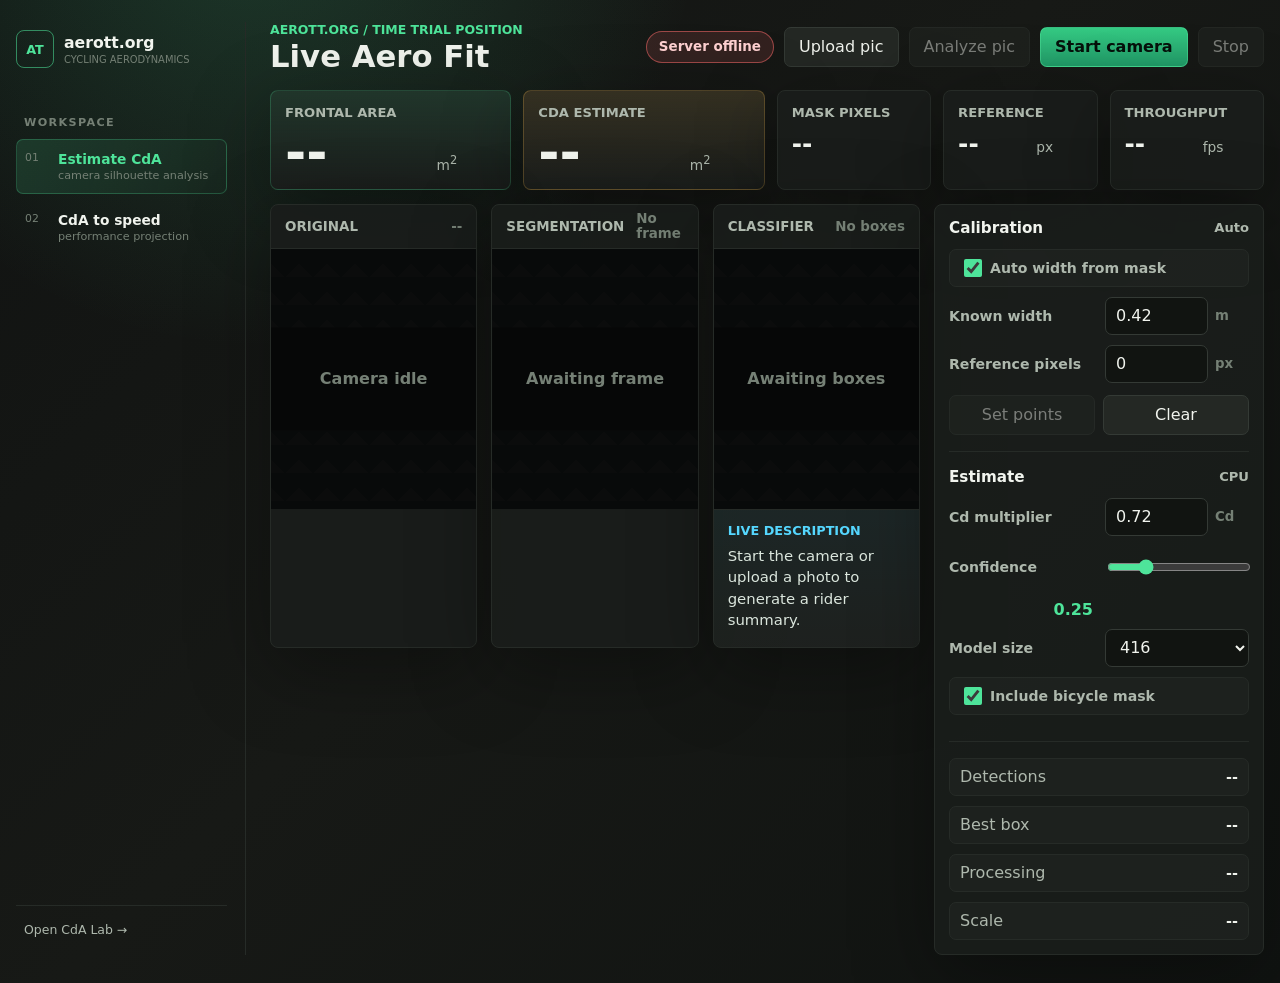
==== web/index.html @ 2f0dac81 "initial commit" ====
<!doctype html>
<html lang="en">
  <head>
    <meta charset="utf-8" />
    <meta name="viewport" content="width=device-width, initial-scale=1" />
    <title>AeroTT | Live Aero Fit</title>
    <link rel="stylesheet" href="/web/styles.css" />
  </head>
  <body>
    <main class="shell">
      <aside class="main-nav">
        <a class="main-brand" href="/">
          <span class="main-brand-mark">AT</span>
          <span><strong>aerott.org</strong><small>cycling aerodynamics</small></span>
        </a>
        <p class="nav-label">Workspace</p>
        <nav class="view-nav" aria-label="AeroTT tools">
          <button class="view-link active" data-view="estimateView" type="button"><span>01</span><b>Estimate CdA</b><small>camera silhouette analysis</small></button>
          <button class="view-link" data-view="speedView" type="button"><span>02</span><b>CdA to speed</b><small>performance projection</small></button>
        </nav>
        <a class="lab-link" href="/web/calculator.html">Open CdA Lab &rarr;</a>
      </aside>

      <div class="page-content">
      <header class="topbar">
        <div>
          <p class="eyebrow">aerott.org / time trial position</p>
          <h1>Live Aero Fit</h1>
        </div>
        <div class="actions">
          <span id="serverStatus" class="status-pill">Model loading</span>
          <input id="imageUpload" class="file-input" type="file" accept="image/*" hidden />
          <button id="uploadButton" type="button">Upload pic</button>
          <button id="analyzeImageButton" type="button" disabled>Analyze pic</button>
          <button id="startButton" type="button" class="primary">Start camera</button>
          <button id="stopButton" type="button" disabled>Stop</button>
        </div>
      </header>

      <section id="estimateView" class="view-panel active-view" aria-label="CdA estimate view">
      <section class="metrics-strip" aria-label="Live aero estimates">
        <article class="metric-card hero-metric">
          <span>Frontal area</span>
          <strong id="areaValue">--</strong>
          <small>m<sup>2</sup></small>
        </article>
        <article class="metric-card hero-metric accent">
          <span>CdA estimate</span>
          <strong id="cdaValue">--</strong>
          <small>m<sup>2</sup></small>
        </article>
        <article class="metric-card">
          <span>Mask pixels</span>
          <strong id="pixelValue">--</strong>
        </article>
        <article class="metric-card">
          <span>Reference</span>
          <strong id="referenceValue">--</strong>
          <small>px</small>
        </article>
        <article class="metric-card">
          <span>Throughput</span>
          <strong id="fpsValue">--</strong>
          <small>fps</small>
        </article>
      </section>

      <section class="workspace">
        <div class="comparison-grid">
          <article class="video-panel">
            <div class="panel-title">
              <span>Original</span>
              <span id="videoSize">--</span>
            </div>
            <div class="viewport">
              <video id="sourceVideo" playsinline muted></video>
              <canvas id="sourceCanvas"></canvas>
              <div id="cameraPlaceholder" class="placeholder">Camera idle</div>
            </div>
          </article>

          <article class="video-panel">
            <div class="panel-title">
              <span>Segmentation</span>
              <span id="detectionStatus">No frame</span>
            </div>
            <div class="viewport">
              <canvas id="segmentationCanvas"></canvas>
              <div id="segmentationPlaceholder" class="placeholder">Awaiting frame</div>
            </div>
          </article>

          <article class="video-panel classifier-panel">
            <div class="panel-title">
              <span>Classifier</span>
              <span id="classifierStatus">No boxes</span>
            </div>
            <div class="viewport">
              <canvas id="classifierCanvas"></canvas>
              <div id="classifierPlaceholder" class="placeholder">Awaiting boxes</div>
            </div>
            <div class="live-description">
              <span>Live description</span>
              <p id="liveDescription">Start the camera or upload a photo to generate a rider summary.</p>
            </div>
          </article>
        </div>

        <aside class="control-panel">
          <div class="control-group">
            <div class="group-header">
              <h2>Calibration</h2>
              <span id="calibrationState">Auto</span>
            </div>
            <label class="segmented">
              <input type="checkbox" id="autoCalibration" checked />
              <span>Auto width from mask</span>
            </label>
            <label>
              <span>Known width</span>
              <div class="number-field">
                <input id="referenceMeters" type="number" min="0.05" max="2.5" step="0.01" value="0.42" />
                <small>m</small>
              </div>
            </label>
            <label>
              <span>Reference pixels</span>
              <div class="number-field">
                <input id="referencePixels" type="number" min="0" max="5000" step="1" value="0" disabled />
                <small>px</small>
              </div>
            </label>
            <div class="button-row">
              <button id="calibrateButton" type="button">Set points</button>
              <button id="clearCalibrationButton" type="button">Clear</button>
            </div>
          </div>

          <div class="control-group">
            <div class="group-header">
              <h2>Estimate</h2>
              <span id="modelDevice">CPU</span>
            </div>
            <label>
              <span>Cd multiplier</span>
              <div class="number-field">
                <input id="dragCoefficient" type="number" min="0.2" max="1.5" step="0.01" value="0.72" />
                <small>Cd</small>
              </div>
            </label>
            <label>
              <span>Confidence</span>
              <input id="confidence" type="range" min="0.05" max="0.9" step="0.01" value="0.25" />
              <output id="confidenceValue">0.25</output>
            </label>
            <label>
              <span>Model size</span>
              <select id="imageSize">
                <option value="416" selected>416</option>
                <option value="512">512</option>
                <option value="640">640</option>
                <option value="768">768</option>
              </select>
            </label>
            <label class="segmented">
              <input type="checkbox" id="includeBicycle" checked />
              <span>Include bicycle mask</span>
            </label>
          </div>

          <div class="control-group compact">
            <div class="readout-row">
              <span>Detections</span>
              <strong id="detectionsValue">--</strong>
            </div>
            <div class="readout-row">
              <span>Best box</span>
              <strong id="bestBoxValue">--</strong>
            </div>
            <div class="readout-row">
              <span>Processing</span>
              <strong id="processingValue">--</strong>
            </div>
            <div class="readout-row">
              <span>Scale</span>
              <strong id="scaleValue">--</strong>
            </div>
          </div>
        </aside>
      </section>
      </section>

      <section id="speedView" class="view-panel speed-view" aria-label="CdA to speed view" hidden>
        <div class="speed-heading">
          <div><p class="eyebrow">Performance projection</p><h2>CdA to speed</h2><p>Use a measured or manual CdA to find the steady speed your power can support.</p></div>
          <span id="speedCdaSource" class="speed-source">Waiting for CdA</span>
        </div>
        <div class="speed-layout">
          <div class="speed-inputs">
            <label><span>CdA</span><div class="number-field"><input id="speedCda" type="number" min="0.05" max="1.5" step="0.0001" value="0.2729" /><small>m<sup>2</sup></small></div></label>
            <label><span>Rider power</span><div class="number-field"><input id="speedPower" type="number" min="1" max="3000" step="1" value="200" /><small>W</small></div></label>
            <label><span>Temperature</span><div class="number-field"><input id="speedTemperature" type="number" step="0.1" value="20" /><small>&deg;C</small></div></label>
            <label><span>Altitude</span><div class="number-field"><input id="speedAltitude" type="number" step="10" value="0" /><small>m</small></div></label>
            <label><span>Rolling resistance</span><div class="number-field"><input id="speedCrr" type="number" min="0" max="0.1" step="0.0001" value="0.00366" /><small>CRR</small></div></label>
            <label><span>Drivetrain efficiency</span><div class="number-field"><input id="speedEfficiency" type="number" min="50" max="100" step="0.1" value="96.5" /><small>%</small></div></label>
            <label><span>Rider + bike</span><div class="number-field"><input id="speedMass" type="number" min="20" max="250" step="0.1" value="80" /><small>kg</small></div></label>
          </div>
          <div class="speed-result">
            <span>Projected steady speed</span>
            <strong id="projectedSpeed">--</strong><small>km/h</small>
            <div class="speed-breakdown"><div><span>Aero power</span><b id="speedAeroPower">--</b><small>W</small></div><div><span>Rolling power</span><b id="speedRollingPower">--</b><small>W</small></div><div><span>Air density</span><b id="speedAirDensity">--</b><small>kg/m<sup>3</sup></small></div></div>
          </div>
        </div>
        <div class="formula-panel"><span>How it works</span><p>The calculator solves for the speed where wheel power equals aerodynamic drag power plus rolling resistance on a flat road in still air.</p><code>P<sub>wheel</sub> = 0.5 &times; &rho; &times; CdA &times; v<sup>3</sup> + CRR &times; m &times; g &times; v</code></div>
      </section>
      </div>
    </main>

    <script src="/web/app.js" type="module"></script>
  </body>
</html>
---- web/styles.css ----
:root {
  color-scheme: dark;
  --bg: #111312;
  --panel: #1a1d1b;
  --panel-strong: #202421;
  --line: #343a35;
  --line-soft: #262b27;
  --text: #f1f4ee;
  --muted: #aeb8ad;
  --faint: #758075;
  --green: #4ee49a;
  --green-deep: #1d9b67;
  --cyan: #55d7ff;
  --amber: #f0b84e;
  --red: #ff6b6b;
  --shadow: 0 22px 80px rgba(0, 0, 0, 0.34);
  font-family:
    Inter, ui-sans-serif, system-ui, -apple-system, BlinkMacSystemFont, "Segoe UI",
    sans-serif;
}

* {
  box-sizing: border-box;
}

body {
  min-width: 320px;
  min-height: 100vh;
  margin: 0;
  background:
    radial-gradient(circle at 20% -10%, rgba(78, 228, 154, 0.18), transparent 30%),
    linear-gradient(135deg, #111312 0%, #171916 46%, #101311 100%);
  color: var(--text);
}

button,
input,
select {
  font: inherit;
}

button {
  min-height: 40px;
  padding: 0 14px;
  border: 1px solid var(--line);
  border-radius: 7px;
  background: #242824;
  color: var(--text);
  cursor: pointer;
  transition:
    transform 150ms ease,
    border-color 150ms ease,
    background 150ms ease;
}

button:hover:not(:disabled) {
  transform: translateY(-1px);
  border-color: #526055;
  background: #2b312c;
}

button:disabled {
  cursor: not-allowed;
  opacity: 0.45;
}

button.primary {
  border-color: rgba(78, 228, 154, 0.5);
  background: linear-gradient(180deg, #35ca83, #219967);
  color: #06110b;
  font-weight: 750;
}

.file-input {
  position: absolute;
  width: 1px;
  height: 1px;
  opacity: 0;
  pointer-events: none;
}

.shell {
  display: grid;
  grid-template-columns: 230px minmax(0, 1fr);
  width: min(1660px, calc(100vw - 32px));
  min-height: 100vh;
  margin: 0 auto;
  gap: 24px;
  padding: 22px 0 28px;
}

.main-nav {
  display: flex;
  min-height: calc(100vh - 50px);
  flex-direction: column;
  border-right: 1px solid var(--line-soft);
  padding: 8px 18px 18px 0;
}

.main-brand {
  display: flex;
  align-items: center;
  gap: 10px;
  color: var(--text);
  text-decoration: none;
}

.main-brand-mark {
  display: grid;
  width: 38px;
  height: 38px;
  place-items: center;
  border: 1px solid rgba(78, 228, 154, 0.55);
  border-radius: 8px;
  color: var(--green);
  font-size: 0.8rem;
  font-weight: 900;
}

.main-brand strong,
.main-brand small {
  display: block;
}

.main-brand strong {
  font-size: 0.98rem;
}

.main-brand small {
  margin-top: 2px;
  color: var(--faint);
  font-size: 0.62rem;
  text-transform: uppercase;
}

.nav-label {
  margin: 48px 8px 10px;
  color: var(--faint);
  font-size: 0.7rem;
  font-weight: 800;
  letter-spacing: 0.12em;
  text-transform: uppercase;
}

.view-nav {
  display: grid;
  gap: 6px;
}

.view-link {
  display: grid;
  grid-template-columns: 25px 1fr;
  gap: 2px 8px;
  border: 1px solid transparent;
  border-radius: 7px;
  padding: 11px 8px;
  background: transparent;
  text-align: left;
  cursor: pointer;
}

.view-link:hover {
  border-color: var(--line);
  background: rgba(255, 255, 255, 0.025);
}

.view-link.active {
  border-color: rgba(78, 228, 154, 0.26);
  background: linear-gradient(100deg, rgba(78, 228, 154, 0.14), rgba(78, 228, 154, 0.025));
}

.view-link span {
  grid-row: span 2;
  color: var(--faint);
  font-size: 0.68rem;
}

.view-link b {
  font-size: 0.86rem;
}

.view-link small {
  color: var(--faint);
  font-size: 0.7rem;
}

.view-link.active b {
  color: var(--green);
}

.lab-link {
  margin-top: auto;
  border-top: 1px solid var(--line-soft);
  padding: 16px 8px 0;
  color: var(--muted);
  font-size: 0.78rem;
  text-decoration: none;
}

.lab-link:hover {
  color: var(--green);
}

.page-content {
  min-width: 0;
}

.topbar {
  display: flex;
  align-items: center;
  justify-content: space-between;
  gap: 18px;
  margin-bottom: 18px;
}

.eyebrow {
  margin: 0 0 4px;
  color: var(--green);
  font-size: 0.78rem;
  font-weight: 800;
  letter-spacing: 0;
  text-transform: uppercase;
}

h1,
h2,
p {
  margin: 0;
}

h1 {
  font-size: clamp(1.7rem, 2.4vw, 3rem);
  line-height: 1;
  letter-spacing: 0;
}

h2 {
  font-size: 0.95rem;
  letter-spacing: 0;
}

.actions {
  display: flex;
  align-items: center;
  justify-content: flex-end;
  gap: 10px;
  flex-wrap: wrap;
}

.speed-view {
  border: 1px solid rgba(240, 184, 78, 0.24);
  border-radius: 8px;
  padding: 22px;
  background: linear-gradient(115deg, rgba(240, 184, 78, 0.1), rgba(26, 29, 27, 0.94) 48%), var(--panel);
  box-shadow: var(--shadow);
}

.speed-heading {
  display: flex;
  align-items: end;
  justify-content: space-between;
  gap: 20px;
  margin-bottom: 22px;
}

.speed-heading h2 {
  margin: 7px 0 8px;
  font-size: clamp(1.7rem, 3vw, 2.7rem);
}

.speed-heading p:not(.eyebrow) {
  max-width: 600px;
  color: var(--muted);
  line-height: 1.45;
}

.speed-source {
  border: 1px solid rgba(240, 184, 78, 0.38);
  border-radius: 999px;
  padding: 8px 11px;
  color: #ffe5a8;
  font-size: 0.75rem;
  white-space: nowrap;
}

.speed-layout {
  display: grid;
  grid-template-columns: minmax(0, 1fr) minmax(280px, 0.72fr);
  gap: 20px;
}

.speed-inputs {
  display: grid;
  grid-template-columns: repeat(2, minmax(0, 1fr));
  align-content: start;
  gap: 0 14px;
}

.speed-inputs label {
  grid-template-columns: 1fr;
  gap: 7px;
  margin: 0 0 14px;
}

.speed-inputs label span {
  font-size: 0.78rem;
  text-transform: uppercase;
}

.speed-result {
  border: 1px solid rgba(240, 184, 78, 0.3);
  border-radius: 8px;
  padding: 20px;
  background: rgba(8, 10, 9, 0.36);
}

.speed-result > span,
.speed-breakdown span,
.speed-breakdown small {
  color: var(--muted);
}

.speed-result > span,
.speed-breakdown span {
  display: block;
  font-size: 0.76rem;
  font-weight: 800;
  text-transform: uppercase;
}

.speed-result > strong {
  display: inline-block;
  margin-top: 11px;
  color: var(--amber);
  font-size: clamp(3rem, 6vw, 5.5rem);
  line-height: 0.95;
}

.speed-result > small {
  margin-left: 5px;
  color: var(--muted);
}

.speed-breakdown {
  display: grid;
  grid-template-columns: repeat(3, 1fr);
  gap: 8px;
  margin-top: 28px;
}

.speed-breakdown > div {
  border-top: 1px solid var(--line);
  padding-top: 10px;
}

.speed-breakdown b {
  display: inline-block;
  margin-top: 7px;
  margin-right: 3px;
  font-size: 1.15rem;
}

.formula-panel {
  display: grid;
  gap: 10px;
  margin-top: 20px;
  border-left: 2px solid var(--amber);
  padding: 13px 16px;
  background: rgba(240, 184, 78, 0.07);
}

.formula-panel > span {
  color: var(--amber);
  font-size: 0.75rem;
  font-weight: 850;
  text-transform: uppercase;
}

.formula-panel p {
  max-width: 780px;
  color: var(--muted);
  line-height: 1.45;
}

.formula-panel code {
  color: var(--text);
  font-family: Consolas, monospace;
  font-size: 0.9rem;
}

.status-pill {
  display: inline-flex;
  min-height: 32px;
  align-items: center;
  border: 1px solid rgba(85, 215, 255, 0.35);
  border-radius: 999px;
  padding: 0 12px;
  background: rgba(85, 215, 255, 0.09);
  color: #cff2ff;
  font-size: 0.84rem;
  font-weight: 700;
}

.status-pill.ready {
  border-color: rgba(78, 228, 154, 0.4);
  background: rgba(78, 228, 154, 0.1);
  color: #c9ffe4;
}

.status-pill.warn {
  border-color: rgba(240, 184, 78, 0.48);
  background: rgba(240, 184, 78, 0.12);
  color: #ffe5a8;
}

.status-pill.error {
  border-color: rgba(255, 107, 107, 0.52);
  background: rgba(255, 107, 107, 0.13);
  color: #ffd1d1;
}

.metrics-strip {
  display: grid;
  grid-template-columns: minmax(170px, 1.25fr) minmax(170px, 1.25fr) repeat(3, minmax(130px, 0.8fr));
  gap: 12px;
  margin-bottom: 14px;
}

.metric-card,
.video-panel,
.control-panel {
  border: 1px solid var(--line-soft);
  border-radius: 8px;
  background: rgba(26, 29, 27, 0.92);
  box-shadow: var(--shadow);
}

.metric-card {
  min-height: 95px;
  padding: 14px;
}

.metric-card span,
.metric-card small,
.panel-title,
label span,
.readout-row span,
.group-header span {
  color: var(--muted);
}

.metric-card span {
  display: block;
  margin-bottom: 9px;
  font-size: 0.82rem;
  font-weight: 750;
  text-transform: uppercase;
}

.metric-card strong {
  display: inline-block;
  min-width: 4ch;
  font-size: 1.55rem;
  letter-spacing: 0;
}

.metric-card small {
  margin-left: 4px;
  font-size: 0.86rem;
}

.hero-metric {
  border-color: rgba(78, 228, 154, 0.22);
  background:
    linear-gradient(180deg, rgba(78, 228, 154, 0.12), rgba(26, 29, 27, 0.92)),
    var(--panel);
}

.hero-metric.accent {
  border-color: rgba(240, 184, 78, 0.24);
  background:
    linear-gradient(180deg, rgba(240, 184, 78, 0.12), rgba(26, 29, 27, 0.92)),
    var(--panel);
}

.hero-metric strong {
  font-size: clamp(2rem, 4vw, 3.4rem);
  line-height: 0.9;
}

.workspace {
  display: grid;
  grid-template-columns: minmax(0, 1fr) 330px;
  gap: 14px;
  align-items: start;
}

.comparison-grid {
  display: grid;
  grid-template-columns: repeat(3, minmax(0, 1fr));
  gap: 14px;
}

.video-panel {
  overflow: hidden;
}

.panel-title {
  display: flex;
  min-height: 44px;
  align-items: center;
  justify-content: space-between;
  gap: 12px;
  border-bottom: 1px solid var(--line-soft);
  padding: 0 14px;
  font-size: 0.84rem;
  font-weight: 800;
  text-transform: uppercase;
}

.panel-title span:last-child {
  color: var(--faint);
  font-weight: 700;
  text-transform: none;
}

.viewport {
  position: relative;
  width: 100%;
  aspect-ratio: 16 / 9;
  min-height: 260px;
  overflow: hidden;
  background:
    linear-gradient(45deg, rgba(255, 255, 255, 0.03) 25%, transparent 25%),
    linear-gradient(-45deg, rgba(255, 255, 255, 0.03) 25%, transparent 25%),
    #090b0a;
  background-size: 28px 28px;
}

video,
canvas {
  display: block;
}

#sourceVideo {
  position: absolute;
  width: 1px;
  height: 1px;
  opacity: 0;
  pointer-events: none;
}

#sourceCanvas,
#segmentationCanvas,
#classifierCanvas {
  width: 100%;
  height: 100%;
  object-fit: contain;
}

.classifier-panel {
  display: flex;
  flex-direction: column;
}

.live-description {
  display: grid;
  gap: 8px;
  min-height: 108px;
  border-top: 1px solid var(--line-soft);
  padding: 13px 14px 15px;
  background: linear-gradient(180deg, rgba(85, 215, 255, 0.055), rgba(255, 255, 255, 0.018));
}

.live-description span {
  color: var(--cyan);
  font-size: 0.8rem;
  font-weight: 850;
  text-transform: uppercase;
}

.live-description p {
  color: #dbe6dd;
  font-size: 0.93rem;
  line-height: 1.45;
}

.placeholder {
  position: absolute;
  inset: 0;
  display: grid;
  place-items: center;
  color: var(--faint);
  font-weight: 800;
  background: rgba(9, 11, 10, 0.72);
}

.placeholder.hidden {
  display: none;
}

.control-panel {
  padding: 14px;
}

.control-group {
  border-bottom: 1px solid var(--line-soft);
  padding-bottom: 16px;
  margin-bottom: 16px;
}

.control-group:last-child {
  border-bottom: 0;
  padding-bottom: 0;
  margin-bottom: 0;
}

.control-group.compact {
  display: grid;
  gap: 10px;
}

.group-header {
  display: flex;
  align-items: center;
  justify-content: space-between;
  gap: 12px;
  margin-bottom: 12px;
}

.group-header span {
  font-size: 0.82rem;
  font-weight: 800;
}

label {
  display: grid;
  grid-template-columns: minmax(115px, 1fr) minmax(120px, 1fr);
  align-items: center;
  gap: 12px;
  margin: 10px 0;
}

label span {
  font-size: 0.88rem;
  font-weight: 700;
}

input,
select {
  min-height: 38px;
  width: 100%;
  border: 1px solid var(--line);
  border-radius: 7px;
  background: #111411;
  color: var(--text);
  outline: none;
}

input:focus,
select:focus {
  border-color: rgba(78, 228, 154, 0.72);
  box-shadow: 0 0 0 3px rgba(78, 228, 154, 0.12);
}

input[type="number"],
select {
  padding: 0 10px;
}

input[type="range"] {
  accent-color: var(--green);
}

output {
  min-width: 46px;
  color: var(--green);
  font-weight: 800;
  text-align: right;
}

.number-field {
  display: grid;
  grid-template-columns: minmax(0, 1fr) 34px;
  align-items: center;
  gap: 7px;
}

.number-field small {
  color: var(--faint);
  font-weight: 800;
}

.segmented {
  grid-template-columns: 18px 1fr;
  min-height: 38px;
  border: 1px solid var(--line-soft);
  border-radius: 7px;
  padding: 0 10px;
  background: rgba(255, 255, 255, 0.025);
}

.segmented input {
  min-height: 18px;
  width: 18px;
  accent-color: var(--green);
}

.button-row {
  display: grid;
  grid-template-columns: repeat(2, minmax(0, 1fr));
  gap: 8px;
  margin-top: 12px;
}

.readout-row {
  display: flex;
  align-items: center;
  justify-content: space-between;
  gap: 12px;
  min-height: 38px;
  border: 1px solid var(--line-soft);
  border-radius: 7px;
  padding: 0 10px;
  background: rgba(255, 255, 255, 0.025);
}

.readout-row strong {
  color: var(--text);
  font-size: 0.9rem;
  text-align: right;
}

@media (max-width: 1150px) {
  .shell {
    grid-template-columns: 190px minmax(0, 1fr);
  }

  .workspace {
    grid-template-columns: 1fr;
  }

  .control-panel {
    display: grid;
    grid-template-columns: repeat(3, minmax(0, 1fr));
    gap: 14px;
  }

  .control-group {
    border-bottom: 0;
    border-right: 1px solid var(--line-soft);
    padding: 0 14px 0 0;
    margin: 0;
  }

  .control-group:last-child {
    border-right: 0;
    padding-right: 0;
  }
}

@media (max-width: 900px) {
  .shell {
    display: block;
    width: min(100vw - 18px, 1500px);
    padding-top: 12px;
  }

  .main-nav {
    min-height: 0;
    border-right: 0;
    border-bottom: 1px solid var(--line-soft);
    padding: 0 0 14px;
  }

  .nav-label {
    margin: 20px 0 8px;
  }

  .view-nav {
    grid-template-columns: repeat(2, minmax(0, 1fr));
  }

  .lab-link {
    margin-top: 14px;
    padding-top: 12px;
  }

  .topbar {
    align-items: flex-start;
    flex-direction: column;
  }

  .actions {
    justify-content: flex-start;
  }

  .metrics-strip {
    grid-template-columns: repeat(2, minmax(0, 1fr));
  }

  .comparison-grid,
  .control-panel,
  .speed-layout {
    grid-template-columns: 1fr;
  }

  .control-group {
    border-right: 0;
    border-bottom: 1px solid var(--line-soft);
    padding: 0 0 16px;
    margin-bottom: 0;
  }

  .control-group:last-child {
    border-bottom: 0;
    padding-bottom: 0;
  }
}

@media (max-width: 560px) {
  .shell {
    width: min(100vw - 18px, 1500px);
    padding-top: 12px;
  }

  .metrics-strip {
    grid-template-columns: 1fr;
  }

  .speed-view { padding: 14px; }
  .speed-heading { align-items: flex-start; flex-direction: column; gap: 10px; }
  .speed-inputs, .speed-breakdown { grid-template-columns: 1fr; }

  .actions,
  .actions button,
  .status-pill {
    width: 100%;
  }

  .actions button,
  .status-pill {
    justify-content: center;
  }

  label {
    grid-template-columns: 1fr;
    gap: 7px;
  }

  .segmented {
    grid-template-columns: 18px 1fr;
  }

  .viewport {
    min-height: 210px;
  }
}
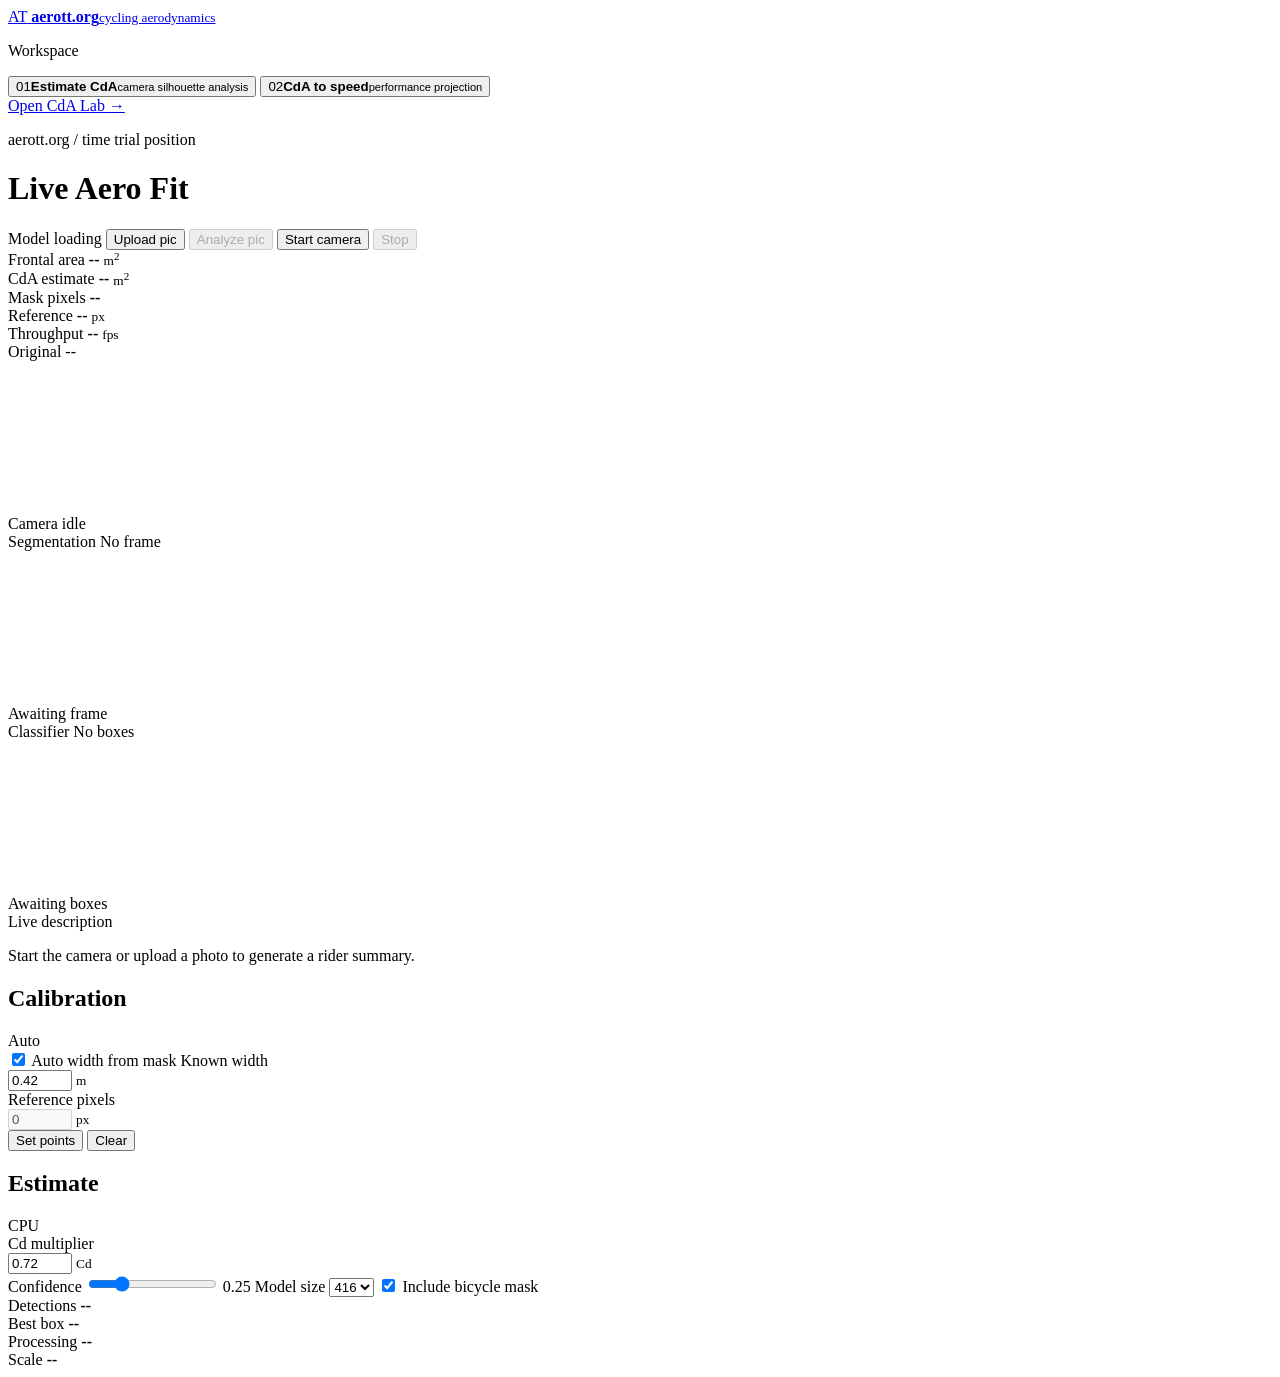
==== commit 10ed0933: "deploy config" ====
--- a/web/index.html
+++ b/web/index.html
@@ -4,7 +4,7 @@
     <meta charset="utf-8" />
     <meta name="viewport" content="width=device-width, initial-scale=1" />
     <title>AeroTT | Live Aero Fit</title>
-    <link rel="stylesheet" href="/web/styles.css" />
+    <link rel="stylesheet" href="/styles.css" />
   </head>
   <body>
     <main class="shell">
@@ -18,7 +18,7 @@
           <button class="view-link active" data-view="estimateView" type="button"><span>01</span><b>Estimate CdA</b><small>camera silhouette analysis</small></button>
           <button class="view-link" data-view="speedView" type="button"><span>02</span><b>CdA to speed</b><small>performance projection</small></button>
         </nav>
-        <a class="lab-link" href="/web/calculator.html">Open CdA Lab &rarr;</a>
+        <a class="lab-link" href="/calculator.html">Open CdA Lab &rarr;</a>
       </aside>
 
       <div class="page-content">
@@ -216,6 +216,6 @@
       </div>
     </main>
 
-    <script src="/web/app.js" type="module"></script>
+    <script src="/app.js" type="module"></script>
   </body>
 </html>
